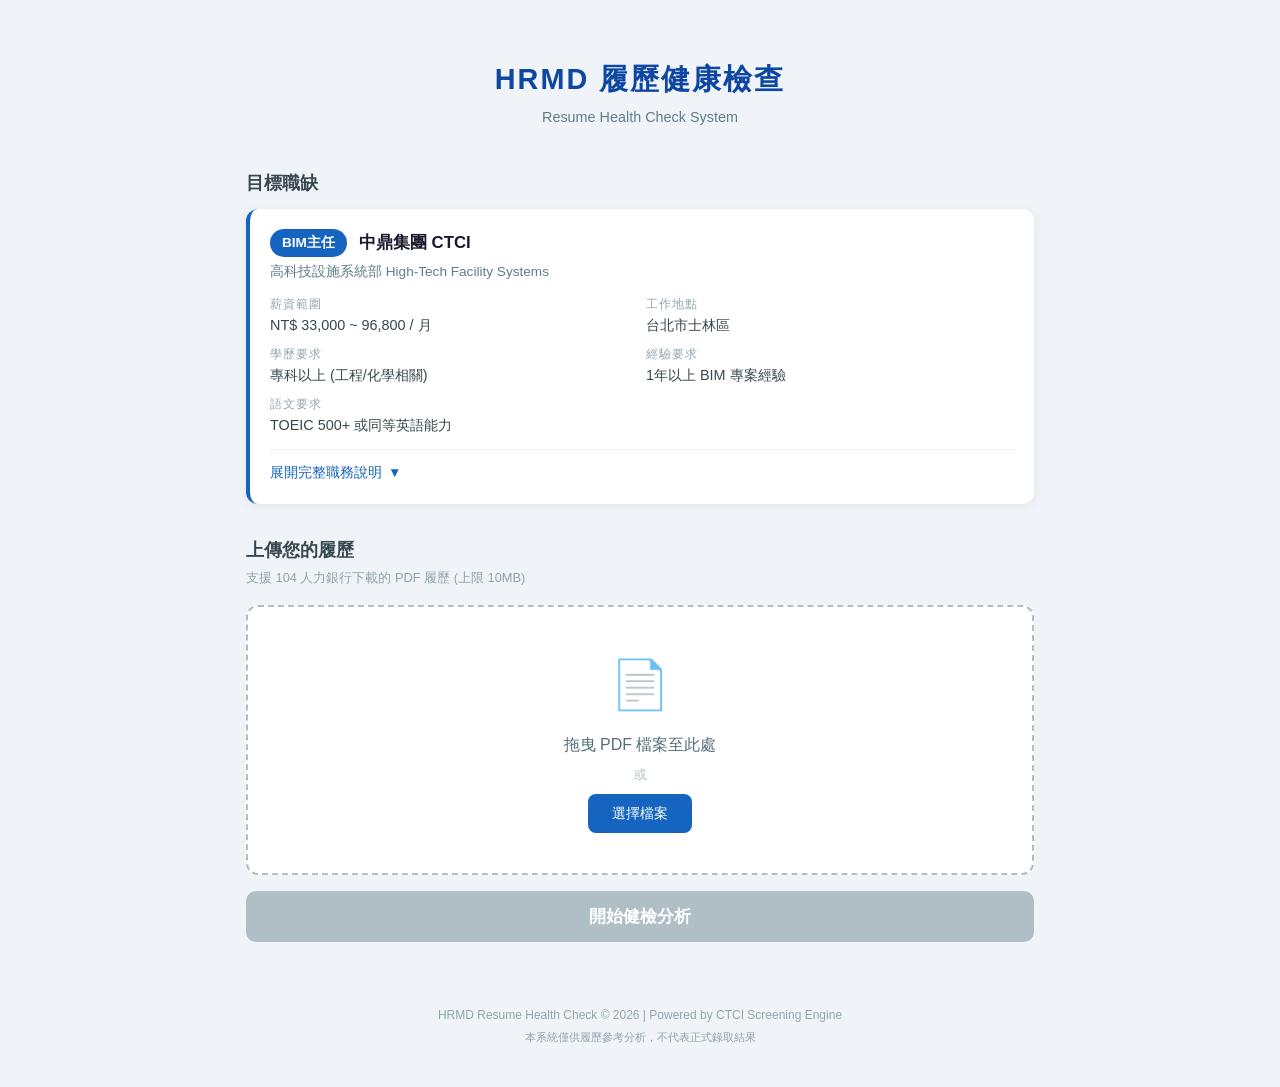
==== web/public/index.html @ 56695f22 "feat: add HRMD resume health check web app MVP + session handoff log New web/ directory with Firebas" ====
<!DOCTYPE html>
<html lang="zh-TW">
<head>
    <meta charset="UTF-8">
    <meta name="viewport" content="width=device-width, initial-scale=1.0">
    <title>HRMD 履歷健康檢查 | Resume Health Check</title>
    <link rel="stylesheet" href="style.css">
</head>
<body>
    <div class="container">
        <header>
            <h1>HRMD 履歷健康檢查</h1>
            <p class="subtitle">Resume Health Check System</p>
        </header>

        <section class="job-info">
            <h2>目標職缺</h2>
            <div class="job-card">
                <div class="job-header">
                    <span class="job-tag">BIM主任</span>
                    <span class="job-company">中鼎集團 CTCI</span>
                </div>
                <div class="job-dept">高科技設施系統部 High-Tech Facility Systems</div>
                <div class="job-details">
                    <div class="detail-item">
                        <span class="label">薪資範圍</span>
                        <span class="value">NT$ 33,000 ~ 96,800 / 月</span>
                    </div>
                    <div class="detail-item">
                        <span class="label">工作地點</span>
                        <span class="value">台北市士林區</span>
                    </div>
                    <div class="detail-item">
                        <span class="label">學歷要求</span>
                        <span class="value">專科以上 (工程/化學相關)</span>
                    </div>
                    <div class="detail-item">
                        <span class="label">經驗要求</span>
                        <span class="value">1年以上 BIM 專案經驗</span>
                    </div>
                    <div class="detail-item">
                        <span class="label">語文要求</span>
                        <span class="value">TOEIC 500+ 或同等英語能力</span>
                    </div>
                </div>
                <div class="job-desc-toggle" onclick="toggleJobDesc()">
                    <span id="toggle-text">展開完整職務說明</span>
                    <span id="toggle-arrow">&#9660;</span>
                </div>
                <div class="job-full-desc" id="job-full-desc">
                    <p><strong>職務說明：</strong></p>
                    <ol>
                        <li>於工程專案各階段，協調與整合模型和圖紙，使BIM模型從概念設計到施工、竣工移交過程均符合合約要求。</li>
                        <li>使BIM技術的應用、標準設定、建模作業流程落實於專案工程上。</li>
                        <li>協助團隊針對BIM模型可視化應用項目，輔助設計提案的決策建議。</li>
                        <li>維護模型資料庫，並確實將資料統整於CDE系統環境。</li>
                        <li>協調和管理BIM模型使其符合業主設定之交付時程，並確保模型的品質。</li>
                    </ol>
                </div>
            </div>
        </section>

        <section class="upload-section">
            <h2>上傳您的履歷</h2>
            <p class="upload-hint">支援 104 人力銀行下載的 PDF 履歷 (上限 10MB)</p>
            <div class="drop-zone" id="drop-zone">
                <div class="drop-icon">&#128196;</div>
                <p class="drop-text">拖曳 PDF 檔案至此處</p>
                <p class="drop-or">或</p>
                <label class="file-btn">
                    選擇檔案
                    <input type="file" id="file-input" accept=".pdf" hidden>
                </label>
            </div>
            <div class="file-info" id="file-info" style="display:none;">
                <span class="file-name" id="file-name"></span>
                <button class="file-remove" id="file-remove" title="移除">&#10005;</button>
            </div>
            <button class="analyze-btn" id="analyze-btn" disabled>開始健檢分析</button>
        </section>

        <section class="loading" id="loading" style="display:none;">
            <div class="spinner"></div>
            <p>正在分析您的履歷，請稍候...</p>
            <p class="loading-hint">首次使用可能需要 15-30 秒 (伺服器啟動中)</p>
        </section>

        <section class="error-section" id="error-section" style="display:none;">
            <div class="error-card">
                <div class="error-icon">&#9888;</div>
                <p class="error-msg" id="error-msg"></p>
                <button class="retry-btn" onclick="resetUI()">重新上傳</button>
            </div>
        </section>

        <section class="results" id="results" style="display:none;">
            <h2>分析結果</h2>

            <div class="candidate-card" id="candidate-card">
                <h3 id="result-name"></h3>
                <div class="candidate-meta">
                    <span id="result-age"></span>
                    <span id="result-edu"></span>
                    <span id="result-seniority"></span>
                </div>
                <div class="candidate-details">
                    <div class="detail-row">
                        <span class="label">語文能力</span>
                        <span class="value" id="result-lang"></span>
                    </div>
                    <div class="detail-row">
                        <span class="label">近期工作</span>
                        <span class="value" id="result-work"></span>
                    </div>
                    <div class="detail-row" id="result-desc-row">
                        <span class="label">工作內容</span>
                        <span class="value" id="result-desc"></span>
                    </div>
                    <div class="detail-row" id="result-prev-row">
                        <span class="label">前任公司</span>
                        <span class="value" id="result-prev"></span>
                    </div>
                </div>
            </div>

            <div class="score-cards">
                <div class="score-card" id="general-card">
                    <h3>通用工程人才評分</h3>
                    <div class="gauge-container">
                        <div class="gauge" id="general-gauge">
                            <span class="gauge-value" id="general-value"></span>
                        </div>
                        <div class="gauge-label" id="general-label"></div>
                    </div>
                    <div class="score-reasons" id="general-reasons"></div>
                </div>

                <div class="score-card" id="bim-card">
                    <h3>BIM 主任職缺適配度</h3>
                    <div class="gauge-container">
                        <div class="gauge" id="bim-gauge">
                            <span class="gauge-value" id="bim-value"></span>
                        </div>
                        <div class="gauge-label" id="bim-label"></div>
                    </div>
                    <div class="bim-breakdown" id="bim-breakdown"></div>
                    <div class="recommendation" id="bim-recommendation"></div>
                </div>
            </div>

            <button class="retry-btn" onclick="resetUI()">上傳其他履歷</button>
        </section>

        <footer>
            <p>HRMD Resume Health Check &copy; 2026 | Powered by CTCI Screening Engine</p>
            <p class="footer-note">本系統僅供履歷參考分析，不代表正式錄取結果</p>
        </footer>
    </div>

    <script src="app.js"></script>
</body>
</html>
---- web/public/style.css ----
/* === Reset & Base === */
*, *::before, *::after {
    box-sizing: border-box;
    margin: 0;
    padding: 0;
}

body {
    font-family: -apple-system, BlinkMacSystemFont, "Segoe UI", "Microsoft JhengHei", "PingFang TC", sans-serif;
    background: #f0f4f8;
    color: #1a1a2e;
    line-height: 1.6;
    min-height: 100vh;
}

.container {
    max-width: 820px;
    margin: 0 auto;
    padding: 24px 16px;
}

/* === Header === */
header {
    text-align: center;
    padding: 32px 0 16px;
}

header h1 {
    font-size: 1.8rem;
    color: #0d47a1;
    letter-spacing: 2px;
}

.subtitle {
    color: #607d8b;
    font-size: 0.9rem;
    margin-top: 4px;
}

/* === Job Info === */
.job-info {
    margin: 24px 0;
}

.job-info h2 {
    font-size: 1.1rem;
    color: #37474f;
    margin-bottom: 12px;
}

.job-card {
    background: #fff;
    border-radius: 12px;
    padding: 20px;
    box-shadow: 0 2px 12px rgba(0,0,0,0.06);
    border-left: 4px solid #1565c0;
}

.job-header {
    display: flex;
    align-items: center;
    gap: 12px;
    margin-bottom: 4px;
}

.job-tag {
    background: #1565c0;
    color: #fff;
    padding: 3px 12px;
    border-radius: 16px;
    font-size: 0.85rem;
    font-weight: 600;
}

.job-company {
    font-weight: 700;
    font-size: 1.05rem;
    color: #1a1a2e;
}

.job-dept {
    color: #607d8b;
    font-size: 0.85rem;
    margin-bottom: 12px;
}

.job-details {
    display: grid;
    grid-template-columns: 1fr 1fr;
    gap: 8px;
}

.detail-item {
    display: flex;
    flex-direction: column;
}

.detail-item .label {
    font-size: 0.75rem;
    color: #90a4ae;
    text-transform: uppercase;
    letter-spacing: 1px;
}

.detail-item .value {
    font-size: 0.9rem;
    color: #37474f;
}

.job-desc-toggle {
    margin-top: 12px;
    padding-top: 12px;
    border-top: 1px solid #eceff1;
    cursor: pointer;
    color: #1565c0;
    font-size: 0.85rem;
    display: flex;
    align-items: center;
    gap: 6px;
}

.job-desc-toggle:hover {
    color: #0d47a1;
}

.job-full-desc {
    display: none;
    margin-top: 12px;
    padding: 12px;
    background: #f5f7fa;
    border-radius: 8px;
    font-size: 0.85rem;
    color: #455a64;
    line-height: 1.8;
}

.job-full-desc.show {
    display: block;
}

.job-full-desc ol {
    padding-left: 20px;
}

.job-full-desc li {
    margin-bottom: 4px;
}

/* === Upload === */
.upload-section {
    margin: 32px 0;
}

.upload-section h2 {
    font-size: 1.1rem;
    color: #37474f;
    margin-bottom: 4px;
}

.upload-hint {
    font-size: 0.8rem;
    color: #90a4ae;
    margin-bottom: 16px;
}

.drop-zone {
    border: 2px dashed #b0bec5;
    border-radius: 12px;
    padding: 40px 20px;
    text-align: center;
    transition: all 0.2s;
    cursor: pointer;
    background: #fff;
}

.drop-zone.dragover {
    border-color: #1565c0;
    background: #e3f2fd;
}

.drop-icon {
    font-size: 3rem;
    margin-bottom: 8px;
}

.drop-text {
    font-size: 1rem;
    color: #546e7a;
}

.drop-or {
    font-size: 0.8rem;
    color: #b0bec5;
    margin: 8px 0;
}

.file-btn {
    display: inline-block;
    padding: 8px 24px;
    background: #1565c0;
    color: #fff;
    border-radius: 8px;
    cursor: pointer;
    font-size: 0.9rem;
    transition: background 0.2s;
}

.file-btn:hover {
    background: #0d47a1;
}

.file-info {
    margin-top: 12px;
    padding: 10px 16px;
    background: #e8f5e9;
    border-radius: 8px;
    display: flex;
    align-items: center;
    justify-content: space-between;
}

.file-name {
    font-size: 0.9rem;
    color: #2e7d32;
    font-weight: 500;
}

.file-remove {
    background: none;
    border: none;
    color: #c62828;
    font-size: 1.1rem;
    cursor: pointer;
    padding: 0 4px;
}

.analyze-btn {
    display: block;
    width: 100%;
    margin-top: 16px;
    padding: 14px;
    font-size: 1.05rem;
    font-weight: 600;
    background: #1565c0;
    color: #fff;
    border: none;
    border-radius: 10px;
    cursor: pointer;
    transition: all 0.2s;
}

.analyze-btn:disabled {
    background: #b0bec5;
    cursor: not-allowed;
}

.analyze-btn:not(:disabled):hover {
    background: #0d47a1;
    transform: translateY(-1px);
    box-shadow: 0 4px 12px rgba(13,71,161,0.3);
}

/* === Loading === */
.loading {
    text-align: center;
    padding: 48px 0;
}

.spinner {
    width: 48px;
    height: 48px;
    border: 4px solid #e3f2fd;
    border-top: 4px solid #1565c0;
    border-radius: 50%;
    animation: spin 0.8s linear infinite;
    margin: 0 auto 16px;
}

@keyframes spin {
    to { transform: rotate(360deg); }
}

.loading p {
    color: #546e7a;
    font-size: 0.95rem;
}

.loading-hint {
    font-size: 0.8rem !important;
    color: #90a4ae !important;
    margin-top: 4px;
}

/* === Error === */
.error-card {
    background: #fff;
    border-radius: 12px;
    padding: 32px;
    text-align: center;
    box-shadow: 0 2px 12px rgba(0,0,0,0.06);
    border-left: 4px solid #c62828;
}

.error-icon {
    font-size: 2.5rem;
    margin-bottom: 8px;
}

.error-msg {
    color: #c62828;
    font-size: 0.95rem;
    margin-bottom: 16px;
}

.retry-btn {
    padding: 10px 24px;
    background: #546e7a;
    color: #fff;
    border: none;
    border-radius: 8px;
    cursor: pointer;
    font-size: 0.9rem;
    transition: background 0.2s;
}

.retry-btn:hover {
    background: #37474f;
}

/* === Results === */
.results h2 {
    font-size: 1.2rem;
    color: #37474f;
    margin-bottom: 16px;
}

.candidate-card {
    background: #fff;
    border-radius: 12px;
    padding: 20px;
    box-shadow: 0 2px 12px rgba(0,0,0,0.06);
    margin-bottom: 20px;
}

.candidate-card h3 {
    font-size: 1.2rem;
    color: #1a1a2e;
    margin-bottom: 8px;
}

.candidate-meta {
    display: flex;
    gap: 12px;
    flex-wrap: wrap;
    margin-bottom: 12px;
}

.candidate-meta span {
    background: #eceff1;
    padding: 2px 10px;
    border-radius: 12px;
    font-size: 0.8rem;
    color: #546e7a;
}

.candidate-details {
    border-top: 1px solid #eceff1;
    padding-top: 12px;
}

.detail-row {
    display: flex;
    padding: 4px 0;
    gap: 12px;
}

.detail-row .label {
    min-width: 72px;
    font-size: 0.8rem;
    color: #90a4ae;
    flex-shrink: 0;
}

.detail-row .value {
    font-size: 0.85rem;
    color: #37474f;
    word-break: break-word;
}

/* === Score Cards === */
.score-cards {
    display: grid;
    grid-template-columns: 1fr 1fr;
    gap: 16px;
    margin-bottom: 24px;
}

@media (max-width: 640px) {
    .score-cards {
        grid-template-columns: 1fr;
    }
}

.score-card {
    background: #fff;
    border-radius: 12px;
    padding: 20px;
    box-shadow: 0 2px 12px rgba(0,0,0,0.06);
}

.score-card h3 {
    font-size: 0.95rem;
    color: #37474f;
    margin-bottom: 16px;
    text-align: center;
}

.gauge-container {
    text-align: center;
    margin-bottom: 16px;
}

.gauge {
    width: 120px;
    height: 120px;
    border-radius: 50%;
    display: inline-flex;
    align-items: center;
    justify-content: center;
    position: relative;
    margin-bottom: 8px;
}

.gauge-value {
    font-size: 1.6rem;
    font-weight: 700;
    color: #1a1a2e;
}

.gauge-label {
    font-size: 0.85rem;
    font-weight: 600;
    text-align: center;
}

/* Gauge color classes */
.gauge.excellent { background: conic-gradient(#2e7d32 var(--pct), #e8f5e9 0); }
.gauge.good { background: conic-gradient(#1565c0 var(--pct), #e3f2fd 0); }
.gauge.partial { background: conic-gradient(#f57f17 var(--pct), #fff8e1 0); }
.gauge.low { background: conic-gradient(#c62828 var(--pct), #ffebee 0); }
.gauge.excluded { background: conic-gradient(#78909c var(--pct), #eceff1 0); }

.gauge::after {
    content: '';
    position: absolute;
    width: 92px;
    height: 92px;
    background: #fff;
    border-radius: 50%;
}

.gauge-value {
    z-index: 1;
}

.gauge-label.excellent { color: #2e7d32; }
.gauge-label.good { color: #1565c0; }
.gauge-label.partial { color: #f57f17; }
.gauge-label.low { color: #c62828; }
.gauge-label.excluded { color: #78909c; }

/* === Score Reasons === */
.score-reasons {
    border-top: 1px solid #eceff1;
    padding-top: 12px;
}

.reason-item {
    font-size: 0.78rem;
    padding: 3px 0;
    color: #546e7a;
}

.reason-item.positive { color: #2e7d32; }
.reason-item.negative { color: #c62828; }
.reason-item.neutral { color: #f57f17; }
.reason-item.exclude { color: #c62828; font-weight: 600; }

/* === BIM Breakdown === */
.bim-breakdown {
    border-top: 1px solid #eceff1;
    padding-top: 12px;
}

.bim-dim {
    margin-bottom: 10px;
}

.bim-dim-header {
    display: flex;
    justify-content: space-between;
    font-size: 0.8rem;
    margin-bottom: 3px;
}

.bim-dim-name {
    color: #37474f;
    font-weight: 500;
}

.bim-dim-score {
    color: #90a4ae;
}

.bim-bar {
    height: 6px;
    background: #eceff1;
    border-radius: 3px;
    overflow: hidden;
}

.bim-bar-fill {
    height: 100%;
    border-radius: 3px;
    transition: width 0.6s ease;
}

.bim-bar-fill.excellent { background: #2e7d32; }
.bim-bar-fill.good { background: #1565c0; }
.bim-bar-fill.partial { background: #f57f17; }
.bim-bar-fill.low { background: #c62828; }

.bim-dim-reason {
    font-size: 0.72rem;
    color: #90a4ae;
    margin-top: 2px;
}

.recommendation {
    margin-top: 16px;
    padding: 12px;
    border-radius: 8px;
    font-size: 0.85rem;
    text-align: center;
    font-weight: 500;
}

.recommendation.excellent { background: #e8f5e9; color: #2e7d32; }
.recommendation.good { background: #e3f2fd; color: #1565c0; }
.recommendation.partial { background: #fff8e1; color: #f57f17; }
.recommendation.low { background: #ffebee; color: #c62828; }

/* === Footer === */
footer {
    text-align: center;
    padding: 32px 0 16px;
    color: #90a4ae;
    font-size: 0.75rem;
}

.footer-note {
    margin-top: 4px;
    font-size: 0.7rem;
}

/* === Responsive === */
@media (max-width: 480px) {
    .container { padding: 16px 12px; }
    header h1 { font-size: 1.4rem; }
    .job-details { grid-template-columns: 1fr; }
    .gauge { width: 100px; height: 100px; }
    .gauge::after { width: 76px; height: 76px; }
    .gauge-value { font-size: 1.3rem; }
}
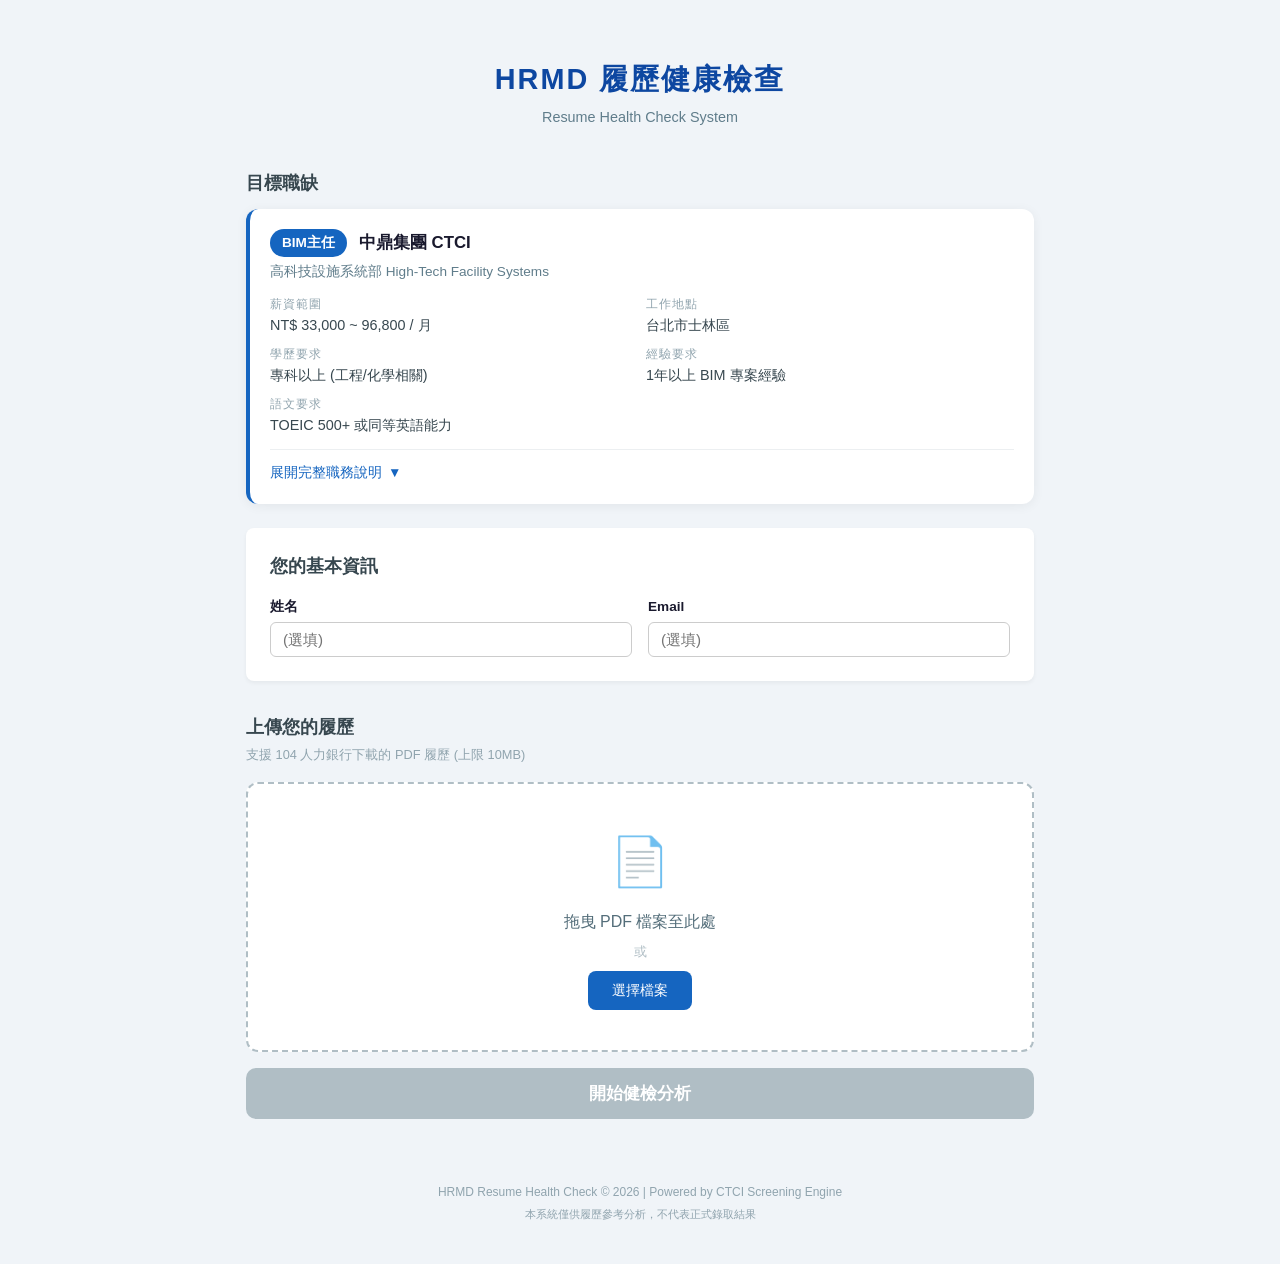
==== commit 02a9997a: "feat: integrate BIM role overlays, update screening rules, and enhance web app MVP" ====
--- a/web/public/index.html
+++ b/web/public/index.html
@@ -9,8 +9,12 @@
 <body>
     <div class="container">
         <header>
-            <h1>HRMD 履歷健康檢查</h1>
-            <p class="subtitle">Resume Health Check System</p>
+            <div class="header-content">
+                <div>
+                    <h1>HRMD 履歷健康檢查</h1>
+                    <p class="subtitle">Resume Health Check System</p>
+                </div>
+            </div>
         </header>
 
         <section class="job-info">
@@ -56,6 +60,20 @@
                         <li>維護模型資料庫，並確實將資料統整於CDE系統環境。</li>
                         <li>協調和管理BIM模型使其符合業主設定之交付時程，並確保模型的品質。</li>
                     </ol>
+                </div>
+            </div>
+        </section>
+
+        <section class="user-info-section">
+            <h2>您的基本資訊</h2>
+            <div class="info-form">
+                <div class="form-group">
+                    <label for="user-name">姓名</label>
+                    <input type="text" id="user-name" placeholder="(選填)">
+                </div>
+                <div class="form-group">
+                    <label for="user-email">Email</label>
+                    <input type="email" id="user-email" placeholder="(選填)">
                 </div>
             </div>
         </section>
@@ -151,6 +169,7 @@
             <button class="retry-btn" onclick="resetUI()">上傳其他履歷</button>
         </section>
 
+
         <footer>
             <p>HRMD Resume Health Check &copy; 2026 | Powered by CTCI Screening Engine</p>
             <p class="footer-note">本系統僅供履歷參考分析，不代表正式錄取結果</p>
--- a/web/public/style.css
+++ b/web/public/style.css
@@ -21,8 +21,18 @@
 
 /* === Header === */
 header {
-    text-align: center;
     padding: 32px 0 16px;
+}
+
+.header-content {
+    display: flex;
+    justify-content: space-between;
+    align-items: flex-start;
+    text-align: center;
+}
+
+.header-content > div {
+    flex: 1;
 }
 
 header h1 {
@@ -35,6 +45,79 @@
     color: #607d8b;
     font-size: 0.9rem;
     margin-top: 4px;
+}
+
+.admin-login-icon {
+    font-size: 28px;
+    cursor: pointer;
+    opacity: 0.6;
+    transition: opacity 0.3s;
+    text-decoration: none;
+    user-select: none;
+}
+
+.admin-login-icon:hover {
+    opacity: 1;
+}
+
+/* 手機介面隱藏登入按鈕 */
+@media (max-width: 768px) {
+    .admin-login-icon {
+        display: none !important;
+    }
+}
+
+/* === User Info Section === */
+.user-info-section {
+    background: white;
+    padding: 24px;
+    border-radius: 8px;
+    margin: 24px 0;
+    box-shadow: 0 2px 4px rgba(0, 0, 0, 0.05);
+}
+
+.user-info-section h2 {
+    font-size: 1.1rem;
+    color: #37474f;
+    margin-bottom: 16px;
+}
+
+.info-form {
+    display: grid;
+    grid-template-columns: 1fr 1fr;
+    gap: 16px;
+}
+
+.form-group {
+    display: flex;
+    flex-direction: column;
+}
+
+.form-group label {
+    font-size: 0.9rem;
+    color: #37474f;
+    font-weight: 500;
+    margin-bottom: 6px;
+}
+
+.form-group input {
+    padding: 10px 12px;
+    border: 1px solid #ccc;
+    border-radius: 4px;
+    font-size: 14px;
+    font-family: inherit;
+}
+
+.form-group input:focus {
+    outline: none;
+    border-color: #0d47a1;
+    box-shadow: 0 0 0 3px rgba(13, 71, 161, 0.1);
+}
+
+@media (max-width: 600px) {
+    .info-form {
+        grid-template-columns: 1fr;
+    }
 }
 
 /* === Job Info === */
@@ -563,6 +646,207 @@
     font-size: 0.7rem;
 }
 
+/* === Submit Form Section === */
+.submit-section {
+    background: #fff;
+    border-radius: 12px;
+    padding: 24px;
+    margin: 20px 0;
+    box-shadow: 0 2px 12px rgba(0,0,0,0.06);
+    border-left: 4px solid #0d47a1;
+}
+
+.submit-section h2 {
+    font-size: 1.1rem;
+    color: #37474f;
+    margin-bottom: 16px;
+}
+
+#submit-form {
+    display: flex;
+    flex-direction: column;
+    gap: 12px;
+}
+
+.form-group {
+    display: flex;
+    flex-direction: column;
+}
+
+.form-group label {
+    font-size: 0.85rem;
+    font-weight: 600;
+    color: #1a1a2e;
+    margin-bottom: 4px;
+}
+
+.form-group input {
+    padding: 8px 12px;
+    border: 1px solid #ccc;
+    border-radius: 6px;
+    font-size: 0.95rem;
+    font-family: inherit;
+}
+
+.form-group input:focus {
+    outline: none;
+    border-color: #0d47a1;
+    box-shadow: 0 0 0 3px rgba(13, 71, 161, 0.1);
+}
+
+.submit-btn {
+    padding: 10px 20px;
+    background: #1565c0;
+    color: #fff;
+    border: none;
+    border-radius: 6px;
+    font-size: 0.95rem;
+    font-weight: 600;
+    cursor: pointer;
+    transition: all 0.3s ease;
+}
+
+.submit-btn:hover {
+    background: #0d47a1;
+    transform: translateY(-2px);
+    box-shadow: 0 4px 8px rgba(0,0,0,0.15);
+}
+
+.submit-success {
+    background: #e8f5e9;
+    border: 1px solid #4caf50;
+    border-radius: 6px;
+    padding: 12px;
+    text-align: center;
+    color: #2e7d32;
+    font-weight: 600;
+}
+
+/* === Admin Panel Styles === */
+.admin-container {
+    max-width: 1200px;
+    margin: 0 auto;
+    padding: 24px 16px;
+    min-height: 100vh;
+    background: #f0f4f8;
+}
+
+.admin-header {
+    display: flex;
+    justify-content: space-between;
+    align-items: center;
+    margin-bottom: 24px;
+    background: #fff;
+    padding: 16px 20px;
+    border-radius: 8px;
+    box-shadow: 0 2px 8px rgba(0,0,0,0.06);
+}
+
+.admin-header h1 {
+    color: #0d47a1;
+    font-size: 1.5rem;
+}
+
+.admin-user {
+    display: flex;
+    align-items: center;
+    gap: 12px;
+    font-size: 0.9rem;
+    color: #37474f;
+}
+
+.logout-btn {
+    padding: 8px 16px;
+    background: #f44336;
+    color: #fff;
+    border: none;
+    border-radius: 4px;
+    cursor: pointer;
+    font-size: 0.85rem;
+    transition: background 0.3s ease;
+}
+
+.logout-btn:hover {
+    background: #d32f2f;
+}
+
+.admin-table-container {
+    background: #fff;
+    border-radius: 8px;
+    padding: 20px;
+    box-shadow: 0 2px 8px rgba(0,0,0,0.06);
+    overflow-x: auto;
+}
+
+.admin-table {
+    width: 100%;
+    border-collapse: collapse;
+    font-size: 0.9rem;
+}
+
+.admin-table thead {
+    background: #f5f5f5;
+    border-bottom: 2px solid #e0e0e0;
+}
+
+.admin-table th {
+    padding: 12px;
+    text-align: left;
+    font-weight: 600;
+    color: #1a1a2e;
+}
+
+.admin-table td {
+    padding: 12px;
+    border-bottom: 1px solid #e0e0e0;
+}
+
+.admin-table tr:hover {
+    background: #fafafa;
+}
+
+.admin-login {
+    display: flex;
+    flex-direction: column;
+    align-items: center;
+    justify-content: center;
+    min-height: 100vh;
+    gap: 16px;
+}
+
+.admin-login h1 {
+    color: #0d47a1;
+    font-size: 1.8rem;
+    margin-bottom: 12px;
+}
+
+.admin-login-btn {
+    padding: 12px 24px;
+    background: #1565c0;
+    color: #fff;
+    border: none;
+    border-radius: 6px;
+    font-size: 1rem;
+    cursor: pointer;
+    transition: all 0.3s ease;
+}
+
+.admin-login-btn:hover {
+    background: #0d47a1;
+    transform: translateY(-2px);
+}
+
+.admin-error {
+    text-align: center;
+    color: #d32f2f;
+    font-size: 0.95rem;
+    padding: 20px;
+    background: #ffebee;
+    border-radius: 6px;
+    border: 1px solid #ef5350;
+    margin-top: 16px;
+}
+
 /* === Responsive === */
 @media (max-width: 480px) {
     .container { padding: 16px 12px; }
